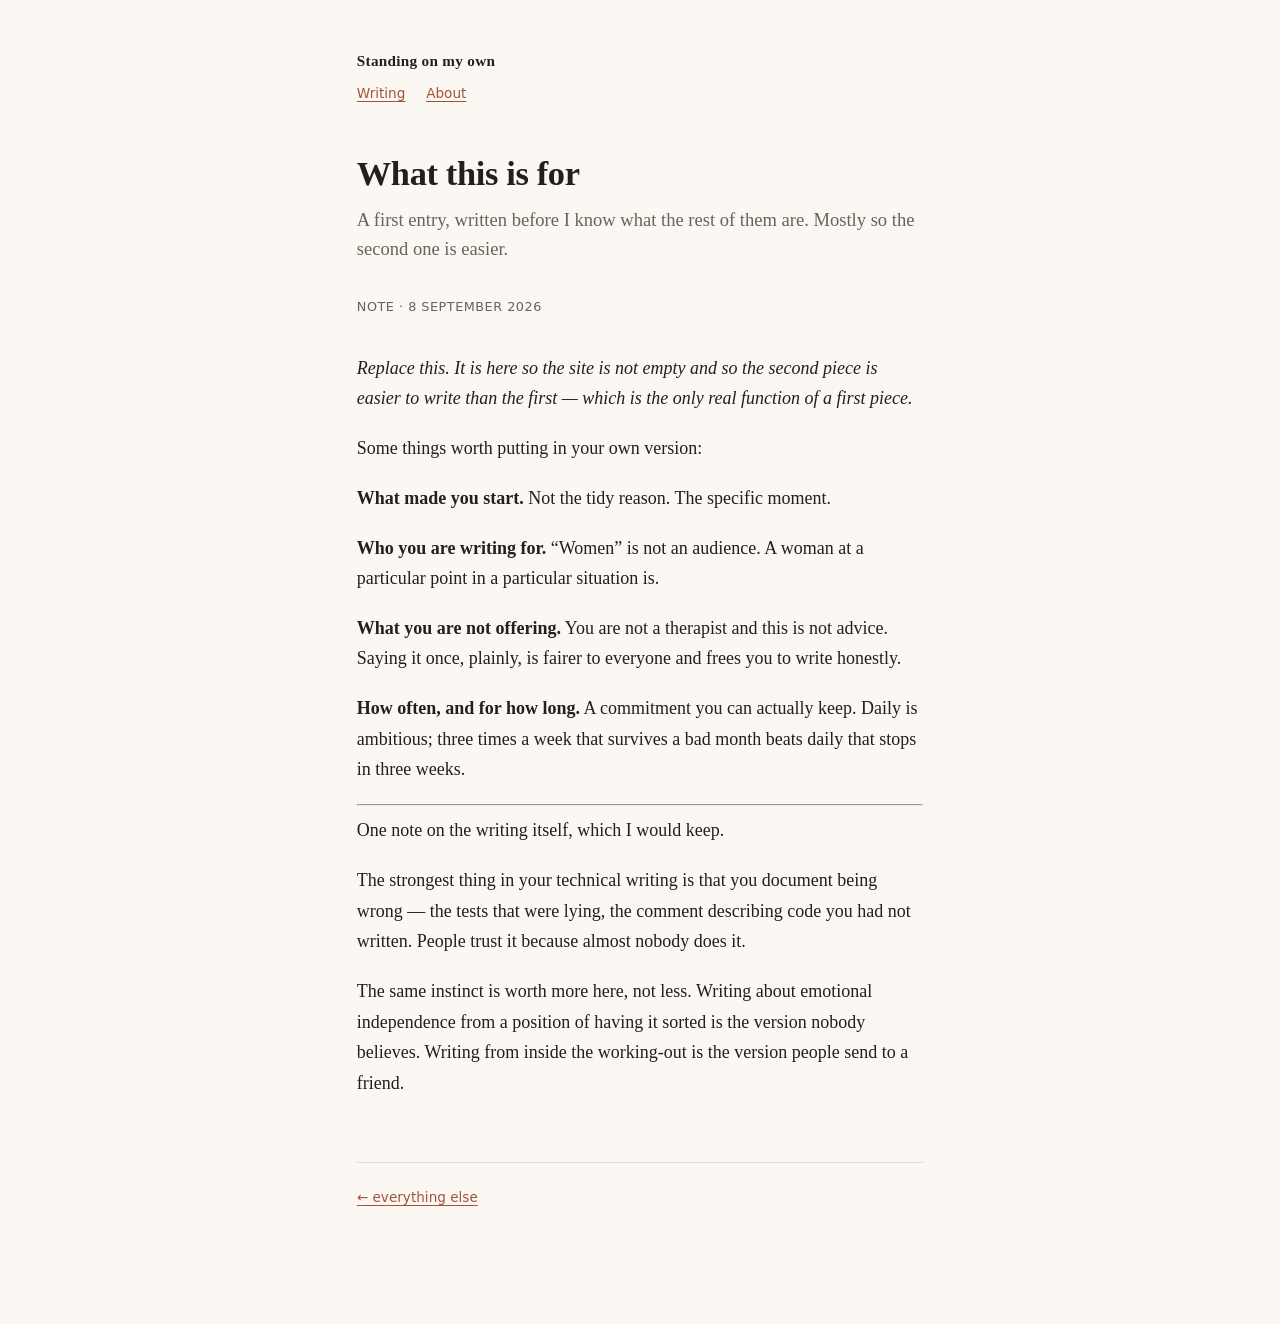
==== 2026-09-08-what-this-is-for.html @ 78bc881f "Set up the writing site Separate from the technical portfolio on purpose - a recruiter landing here," ====
<!doctype html>
<html lang="en">
<head>
<meta charset="utf-8">
<meta name="viewport" content="width=device-width, initial-scale=1">
<title>What this is for — Sadhvi Sharma</title>
<meta name="description" content="A first entry, written before I know what the rest of them are. Mostly so the second one is easier.">
<link rel="stylesheet" href="style.css">
</head>
<body>
<div class="wrap">

<header class="site">
  <a class="name" href="/standing-on-my-own/">Standing on my own</a>
  <nav>
    <a href="/standing-on-my-own/">Writing</a>
    <a href="/standing-on-my-own/about.html">About</a>
  </nav>
</header>

<h1>What this is for</h1>
<p class="lede">A first entry, written before I know what the rest of them are. Mostly so the second one is easier.</p>
<p class="date">note · 8 September 2026</p>

<p><em>Replace this. It is here so the site is not empty and so the second piece is
easier to write than the first — which is the only real function of a first
piece.</em></p>
<p>Some things worth putting in your own version:</p>
<p><strong>What made you start.</strong> Not the tidy reason. The specific moment.</p>
<p><strong>Who you are writing for.</strong> &ldquo;Women&rdquo; is not an audience. A woman at a
particular point in a particular situation is.</p>
<p><strong>What you are not offering.</strong> You are not a therapist and this is not advice.
Saying it once, plainly, is fairer to everyone and frees you to write honestly.</p>
<p><strong>How often, and for how long.</strong> A commitment you can actually keep. Daily is
ambitious; three times a week that survives a bad month beats daily that stops
in three weeks.</p>
<hr />
<p>One note on the writing itself, which I would keep.</p>
<p>The strongest thing in your technical writing is that you document being
wrong — the tests that were lying, the comment describing code you had not
written. People trust it because almost nobody does it.</p>
<p>The same instinct is worth more here, not less. Writing about emotional
independence from a position of having it sorted is the version nobody
believes. Writing from inside the working-out is the version people send to a
friend.</p>

<footer>
  <p><a href="/standing-on-my-own/">← everything else</a></p>
</footer>

</div>
</body>
</html>
---- style.css ----
:root {
  --bg: #fbf7f2; --fg: #241f1c; --muted: #6b625b; --rule: #e5dbcf;
  --accent: #a2543a; --soft: #fff9f2; --quote: #8a6b52;
}
@media (prefers-color-scheme: dark) {
  :root:not([data-theme="light"]) {
    --bg: #171412; --fg: #ece5dd; --muted: #a2978d; --rule: #2f2925;
    --accent: #d99772; --soft: #1d1917; --quote: #c0a98f;
  }
}
:root[data-theme="dark"] {
  --bg: #171412; --fg: #ece5dd; --muted: #a2978d; --rule: #2f2925;
  --accent: #d99772; --soft: #1d1917; --quote: #c0a98f;
}
* { box-sizing: border-box; }
body {
  margin: 0; background: var(--bg); color: var(--fg);
  font: 18px/1.7 "Iowan Old Style", Charter, Palatino, Georgia, serif;
  -webkit-font-smoothing: antialiased;
}
.wrap { max-width: 38rem; margin: 0 auto; padding: 3rem 1.3rem 6rem; }
a { color: var(--accent); text-underline-offset: 3px; }
header.site { margin-bottom: 3rem; }
header.site .name { font-size: .95rem; letter-spacing: .02em; font-weight: 600;
                    text-decoration: none; color: var(--fg); display: block; margin-bottom: .5rem; }
header.site nav { display: flex; gap: 1.3rem; font-size: .85rem;
                  font-family: system-ui, sans-serif; }
h1 { font-size: 2.15rem; line-height: 1.22; text-wrap: balance; margin: 0 0 .7rem;
     letter-spacing: -.01em; }
h2 { font-size: 1.3rem; margin: 2.8rem 0 .8rem; text-wrap: balance; }
.lede { font-size: 1.16rem; color: var(--muted); margin: 0 0 2rem; line-height: 1.55; }
.date { font-family: system-ui, sans-serif; font-size: .8rem; color: var(--muted);
        letter-spacing: .04em; text-transform: uppercase; margin: 0 0 2.2rem; }
p { margin: 0 0 1.2rem; }
blockquote { margin: 2rem 0; padding: 0 0 0 1.3rem; border-left: 2px solid var(--accent);
             color: var(--quote); font-style: italic; font-size: 1.06rem; }
.entry { display: block; text-decoration: none; color: inherit; padding: 1.3rem 0;
         border-bottom: 1px solid var(--rule); }
.entry:hover h3 { color: var(--accent); }
.entry h3 { margin: 0 0 .35rem; font-size: 1.12rem; font-weight: 600; }
.entry p { margin: 0; color: var(--muted); font-size: .97rem; line-height: 1.55; }
.entry .d { font-family: system-ui, sans-serif; font-size: .74rem; color: var(--muted);
            text-transform: uppercase; letter-spacing: .05em; display: block; margin-bottom: .3rem; }
.thesis { background: var(--soft); border: 1px solid var(--rule); border-radius: 10px;
          padding: 1.6rem 1.7rem; margin: 2.5rem 0; }
.thesis h2 { margin-top: 0; }
.subscribe { background: var(--soft); border: 1px solid var(--rule); border-radius: 10px;
             padding: 1.5rem 1.7rem; margin: 3rem 0 0; }
.subscribe p { font-size: .97rem; }
footer { border-top: 1px solid var(--rule); margin-top: 4rem; padding-top: 1.4rem;
         font-family: system-ui, sans-serif; font-size: .85rem; color: var(--muted); }
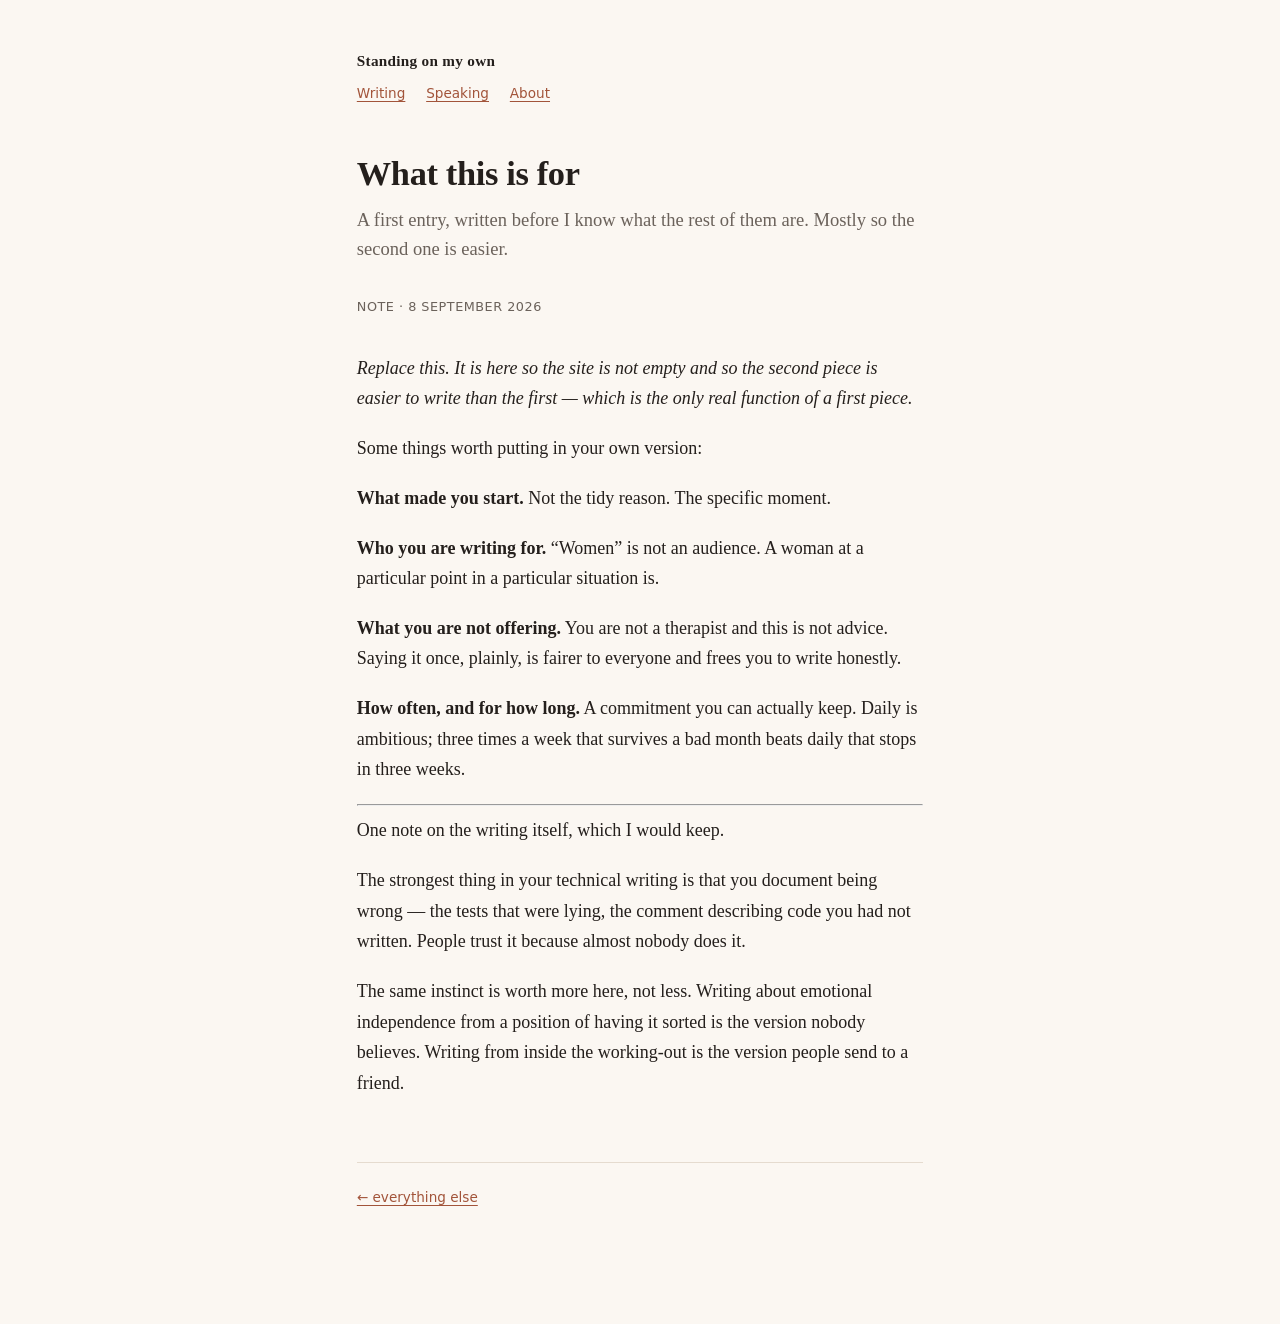
==== commit 6ac84b88: "Add a speaking page, and a sourcing rule for the writing The goal is TEDx and a global audience, so " ====
--- a/2026-09-08-what-this-is-for.html
+++ b/2026-09-08-what-this-is-for.html
@@ -14,6 +14,7 @@
   <a class="name" href="/standing-on-my-own/">Standing on my own</a>
   <nav>
     <a href="/standing-on-my-own/">Writing</a>
+    <a href="/standing-on-my-own/speaking.html">Speaking</a>
     <a href="/standing-on-my-own/about.html">About</a>
   </nav>
 </header>
